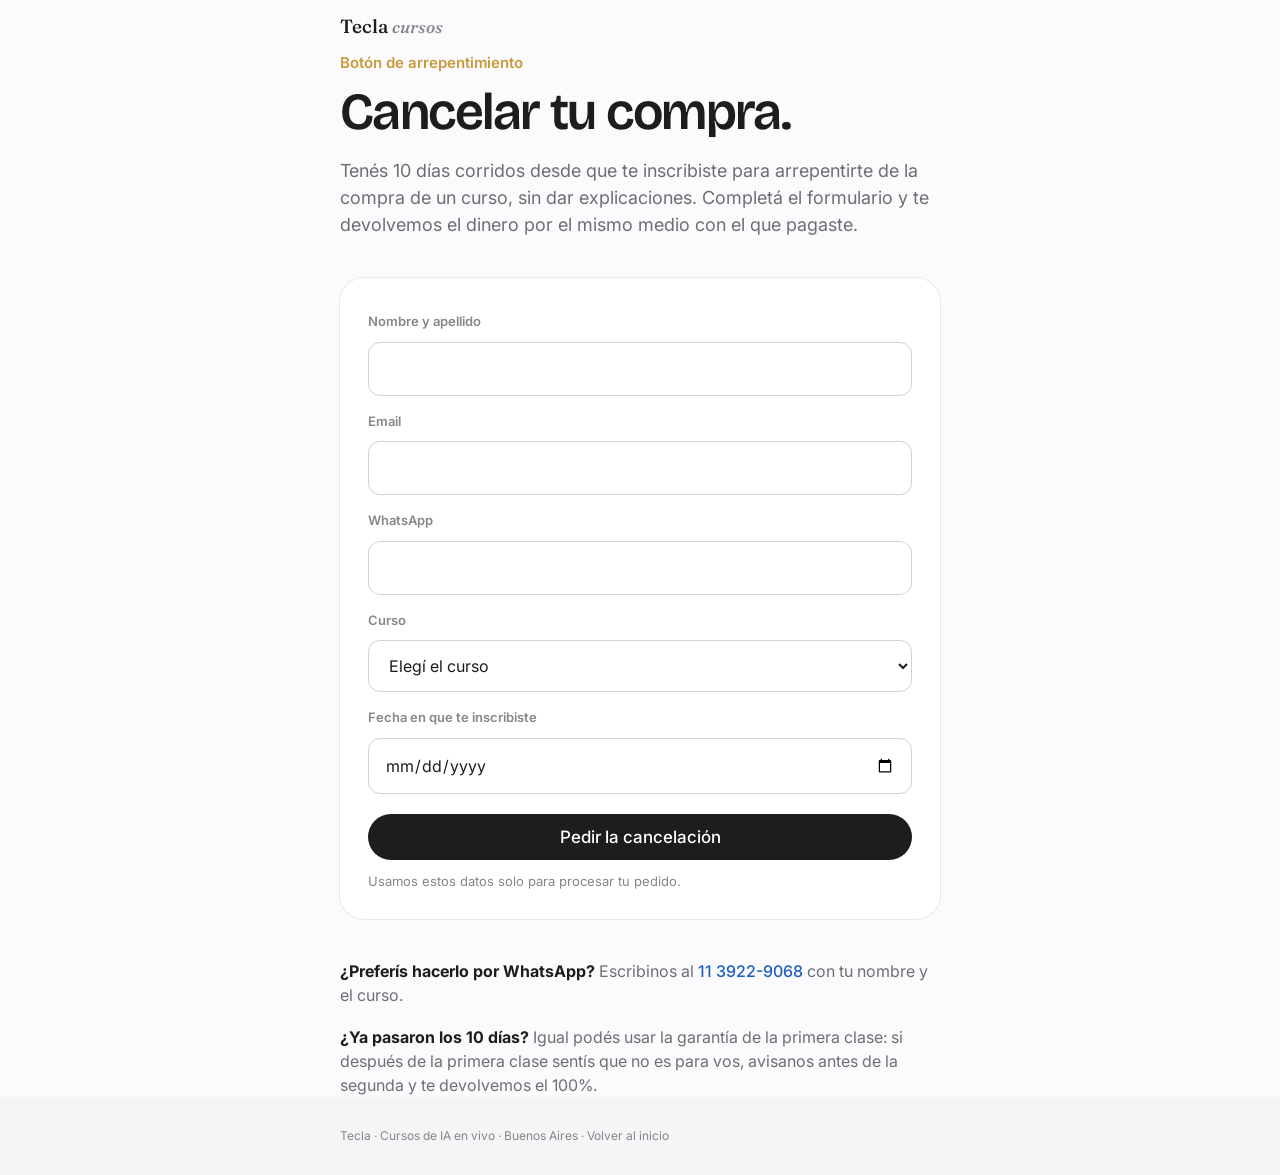
==== arrepentimiento/index.html @ a57d5d3b "Cursos: benchmark Product Hub — clase por clase, para quién no es, cuotas, garantía, alumni, aviso d" ====
<!DOCTYPE html>
<html lang="es">
<head>
<meta charset="UTF-8" />
<meta name="viewport" content="width=device-width, initial-scale=1.0" />
<title>Botón de arrepentimiento — Tecla</title>
<meta name="description" content="Pedí la cancelación de tu compra de un curso de Tecla dentro de los 10 días corridos desde tu inscripción." />
<link rel="canonical" href="https://www.somostecla.com/arrepentimiento/" />
<meta name="theme-color" content="#fbfbfd" />
<script async src="https://www.googletagmanager.com/gtag/js?id=G-HF3KE27QBG"></script>
<script>window.dataLayer=window.dataLayer||[];function gtag(){dataLayer.push(arguments);}gtag('js',new Date());gtag('config','G-HF3KE27QBG');</script>
<link rel="icon" type="image/svg+xml" href="/favicon.svg" />
<link rel="icon" type="image/png" href="/favicon-512.png" />
<link rel="preconnect" href="https://fonts.googleapis.com">
<link rel="preconnect" href="https://fonts.gstatic.com" crossorigin>
<link href="https://fonts.googleapis.com/css2?family=Bricolage+Grotesque:opsz,wght@12..96,600&family=Inter:wght@400;500;600&family=Fraunces:ital,opsz,wght@1,9..144,500&display=swap" rel="stylesheet">
<style>
  :root{
    --bg:#fbfbfd; --bg2:#f5f5f7; --card:#ffffff;
    --ink:#1d1d1f; --ink2:#6e6e73; --ink3:#86868b;
    --line:#d2d2d7; --line2:#e8e8ed;
    --link:#1f5fbf; --gold:#C99A3B;
    --ease:cubic-bezier(.22,.61,.36,1);
    --display:'Bricolage Grotesque',-apple-system,system-ui,sans-serif;
  }
  *{box-sizing:border-box;margin:0;padding:0}
  body{background:var(--bg);color:var(--ink);font-family:'Inter',-apple-system,system-ui,sans-serif;font-size:17px;line-height:1.5;-webkit-font-smoothing:antialiased}
  a{color:inherit;text-decoration:none}
  .wrap{max-width:640px;margin:0 auto;padding:0 20px}
  nav{height:52px;display:flex;align-items:center}
  .brand{font-family:'Fraunces',Georgia,serif;font-size:19px;font-weight:500}
  .brand i{font-style:italic;color:var(--ink3);font-size:17px}
  main{padding:56px 0 96px}
  .eyebrow{font-size:15px;font-weight:600;color:var(--gold);display:block;margin-bottom:10px}
  h1{font-family:var(--display);font-weight:600;letter-spacing:-.03em;line-height:1.05;font-size:clamp(36px,6vw,52px)}
  .sub{color:var(--ink2);font-size:18px;margin-top:18px}
  .card{background:var(--card);border-radius:24px;padding:28px;margin-top:40px;box-shadow:0 0 0 1px var(--line2)}
  form{display:grid;gap:10px}
  label{font-size:13px;font-weight:600;color:var(--ink3);margin-top:6px}
  input,select{font:inherit;font-size:16px;padding:14px 16px;border-radius:12px;border:1px solid var(--line);background:#fff;color:var(--ink);transition:border-color .2s,box-shadow .2s;width:100%}
  input:focus,select:focus{outline:none;border-color:var(--link);box-shadow:0 0 0 4px rgba(31,95,191,.12)}
  .pill{display:inline-flex;align-items:center;justify-content:center;background:var(--ink);color:#fff;font-size:17px;font-weight:500;padding:13px 26px;border-radius:980px;border:0;cursor:pointer;font-family:inherit;margin-top:10px;width:100%}
  .pill:hover{background:#000}
  .f{font-size:13px;color:var(--ink3);margin-top:12px}
  .done{text-align:center}
  .done h2{font-family:var(--display);font-weight:600;letter-spacing:-.02em;font-size:26px;margin-bottom:8px}
  .done p{color:var(--ink2)}
  .check{width:56px;height:56px;border-radius:50%;background:#30d158;margin:0 auto 18px;position:relative}
  .check::after{content:"";position:absolute;left:21px;top:13px;width:11px;height:22px;border:solid #fff;border-width:0 3px 3px 0;transform:rotate(45deg)}
  .info{margin-top:40px;display:grid;gap:18px;color:var(--ink2);font-size:16px}
  .info b{color:var(--ink)}
  .more{color:var(--link);font-weight:500}
  .more:hover{text-decoration:underline}
  footer{padding:30px 0;font-size:12px;color:var(--ink3);background:var(--bg2)}
</style>
</head>
<body>
<nav class="wrap"><a class="brand" href="/" aria-label="Tecla, inicio">Tecla <i>cursos</i></a></nav>
<main class="wrap">
  <span class="eyebrow">Botón de arrepentimiento</span>
  <h1>Cancelar tu compra.</h1>
  <p class="sub">Tenés 10 días corridos desde que te inscribiste para arrepentirte de la compra de un curso, sin dar explicaciones. Completá el formulario y te devolvemos el dinero por el mismo medio con el que pagaste.</p>

  <div class="card">
    <div id="box">
      <form id="f">
        <label for="nombre">Nombre y apellido</label>
        <input id="nombre" name="nombre" autocomplete="name" required>
        <label for="email">Email</label>
        <input id="email" name="email" type="email" autocomplete="email" required>
        <label for="wa">WhatsApp</label>
        <input id="wa" name="wa" type="tel" autocomplete="tel" required>
        <label for="curso">Curso</label>
        <select id="curso" name="curso" required>
          <option value="">Elegí el curso</option>
          <option>Fundamentos de IA</option>
          <option>Tu web con IA</option>
          <option>Vendé con IA</option>
        </select>
        <label for="fecha">Fecha en que te inscribiste</label>
        <input id="fecha" name="fecha" type="date" required>
        <button class="pill" type="submit">Pedir la cancelación</button>
      </form>
      <p class="f">Usamos estos datos solo para procesar tu pedido.</p>
    </div>
    <div class="done" id="done" hidden>
      <div class="check"></div>
      <h2>Recibimos tu pedido.</h2>
      <p>Te escribimos dentro de las 24 horas para confirmarlo y coordinar la devolución.</p>
    </div>
  </div>

  <div class="info">
    <p><b>¿Preferís hacerlo por WhatsApp?</b> Escribinos al <a class="more" id="wa-link" href="https://wa.me/5491139229068" target="_blank" rel="noopener">11 3922-9068</a> con tu nombre y el curso.</p>
    <p><b>¿Ya pasaron los 10 días?</b> Igual podés usar la garantía de la primera clase: si después de la primera clase sentís que no es para vos, avisanos antes de la segunda y te devolvemos el 100%.</p>
  </div>
</main>
<footer><div class="wrap">Tecla · Cursos de IA en vivo · Buenos Aires · <a href="/">Volver al inicio</a></div></footer>

<script>
  const FORM_POST = "https://docs.google.com/forms/d/e/1FAIpQLSerg1ThWSK4UBGkaMQ-vphvrLzU4AE-JqvDr3nvRJwSBGqfwQ/formResponse";
  document.getElementById('wa-link').href = 'https://wa.me/5491139229068?text=' + encodeURIComponent('Hola! Quiero cancelar mi inscripción al curso: ');
  const f = document.getElementById('f');
  f.addEventListener('submit', e=>{
    e.preventDefault();
    const d = new URLSearchParams();
    d.append('entry.110104213', f.nombre.value.trim());
    d.append('entry.2136733523', [f.email.value.trim(), f.wa.value.trim()].join(' · '));
    d.append('entry.263753652', 'Tecla Cursos');
    d.append('entry.1618210654', 'ARREPENTIMIENTO · Curso: ' + f.curso.value + ' · Inscripción: ' + f.fecha.value);
    try { fetch(FORM_POST, {method:'POST', mode:'no-cors', body:d}); } catch(err){}
    try { gtag('event','arrepentimiento',{curso:f.curso.value}); } catch(err){}
    document.getElementById('box').hidden = true;
    document.getElementById('done').hidden = false;
  });
</script>
</body>
</html>
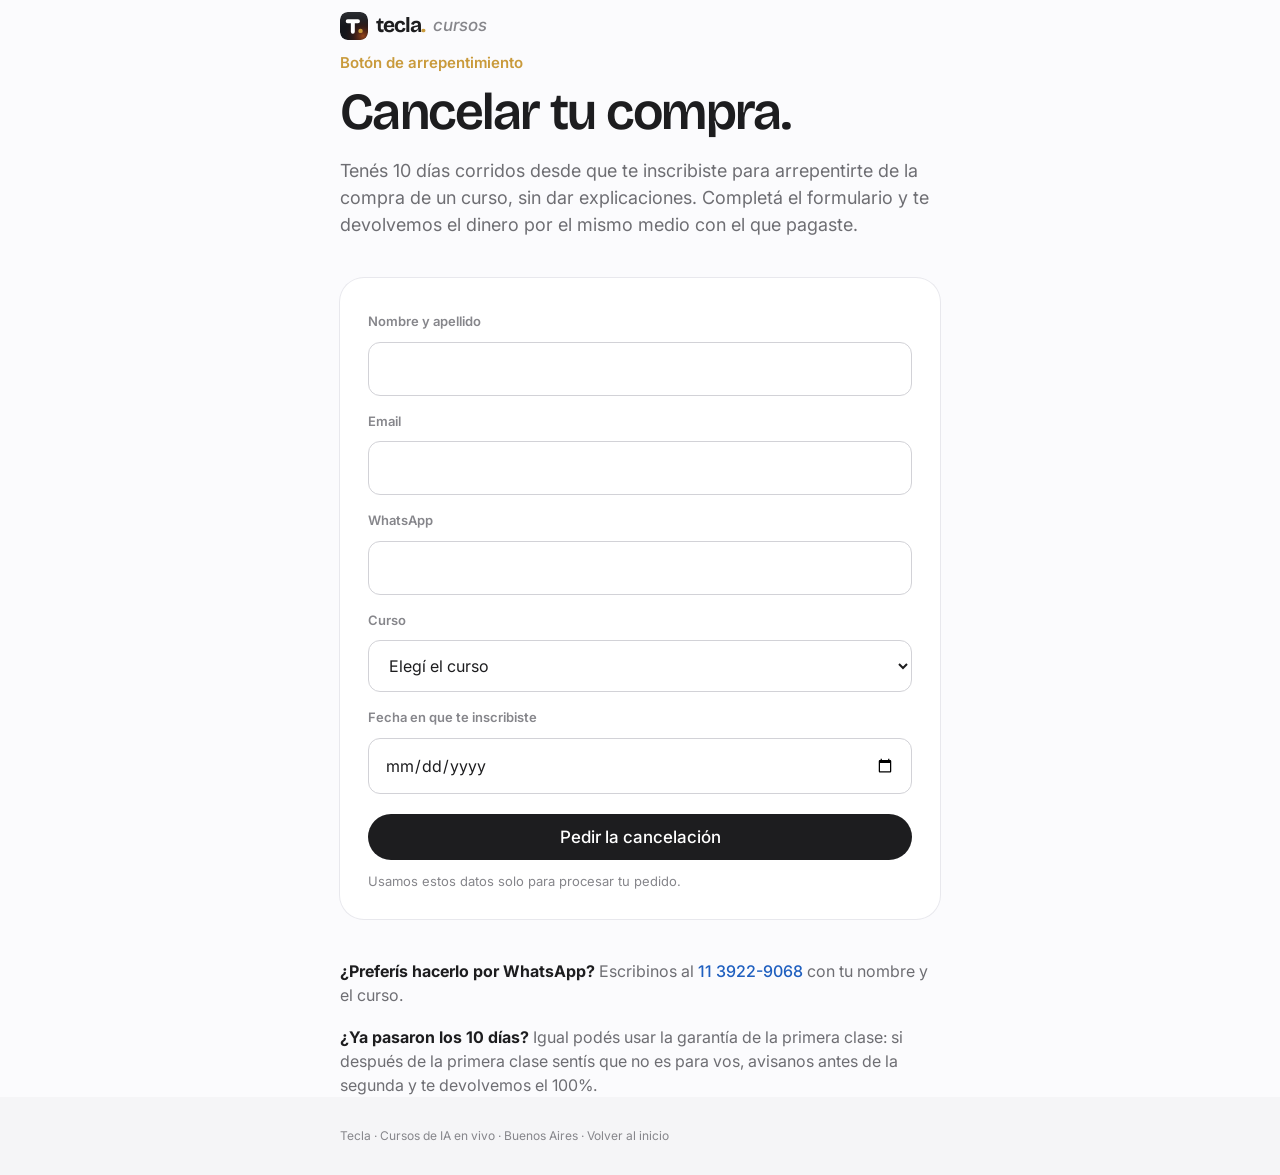
==== commit bc6c4778: "Hero con video del aula, favicon nuevo forzado en todas las páginas y logo nuevo en arrepentimiento " ====
--- a/arrepentimiento/index.html
+++ b/arrepentimiento/index.html
@@ -9,11 +9,11 @@
 <meta name="theme-color" content="#fbfbfd" />
 <script async src="https://www.googletagmanager.com/gtag/js?id=G-HF3KE27QBG"></script>
 <script>window.dataLayer=window.dataLayer||[];function gtag(){dataLayer.push(arguments);}gtag('js',new Date());gtag('config','G-HF3KE27QBG');</script>
-<link rel="icon" type="image/svg+xml" href="/favicon.svg" />
-<link rel="icon" type="image/png" href="/favicon-512.png" />
+<link rel="icon" type="image/svg+xml" href="/favicon.svg?v=2" />
+<link rel="icon" type="image/png" href="/favicon-512.png?v=2" />
 <link rel="preconnect" href="https://fonts.googleapis.com">
 <link rel="preconnect" href="https://fonts.gstatic.com" crossorigin>
-<link href="https://fonts.googleapis.com/css2?family=Bricolage+Grotesque:opsz,wght@12..96,600&family=Inter:wght@400;500;600&family=Fraunces:ital,opsz,wght@1,9..144,500&display=swap" rel="stylesheet">
+<link href="https://fonts.googleapis.com/css2?family=Bricolage+Grotesque:opsz,wght@12..96,600;12..96,700&family=Inter:wght@400;500;600&family=Fraunces:ital,opsz,wght@1,9..144,500&display=swap" rel="stylesheet">
 <style>
   :root{
     --bg:#fbfbfd; --bg2:#f5f5f7; --card:#ffffff;
@@ -28,7 +28,11 @@
   a{color:inherit;text-decoration:none}
   .wrap{max-width:640px;margin:0 auto;padding:0 20px}
   nav{height:52px;display:flex;align-items:center}
-  .brand{font-family:'Fraunces',Georgia,serif;font-size:19px;font-weight:500}
+  .brand{display:inline-flex;align-items:center;gap:8px;text-decoration:none;color:inherit}
+  .brand img{width:28px;height:28px;border-radius:8px}
+  .brand .wm{font-family:'Bricolage Grotesque',sans-serif;font-weight:700;font-size:21px;letter-spacing:-.045em}
+  .brand .wm b{color:#C99A3B}
+  .brand i{font-style:normal;color:#86868b;font-size:15px;font-weight:500}
   .brand i{font-style:italic;color:var(--ink3);font-size:17px}
   main{padding:56px 0 96px}
   .eyebrow{font-size:15px;font-weight:600;color:var(--gold);display:block;margin-bottom:10px}
@@ -55,7 +59,7 @@
 </style>
 </head>
 <body>
-<nav class="wrap"><a class="brand" href="/" aria-label="Tecla, inicio">Tecla <i>cursos</i></a></nav>
+<nav class="wrap"><a class="brand" href="/" aria-label="Tecla, inicio"><img src="/logo/tecla-mark.svg" alt=""><span class="wm">tecla<b>.</b></span><i>cursos</i></a></nav>
 <main class="wrap">
   <span class="eyebrow">Botón de arrepentimiento</span>
   <h1>Cancelar tu compra.</h1>
